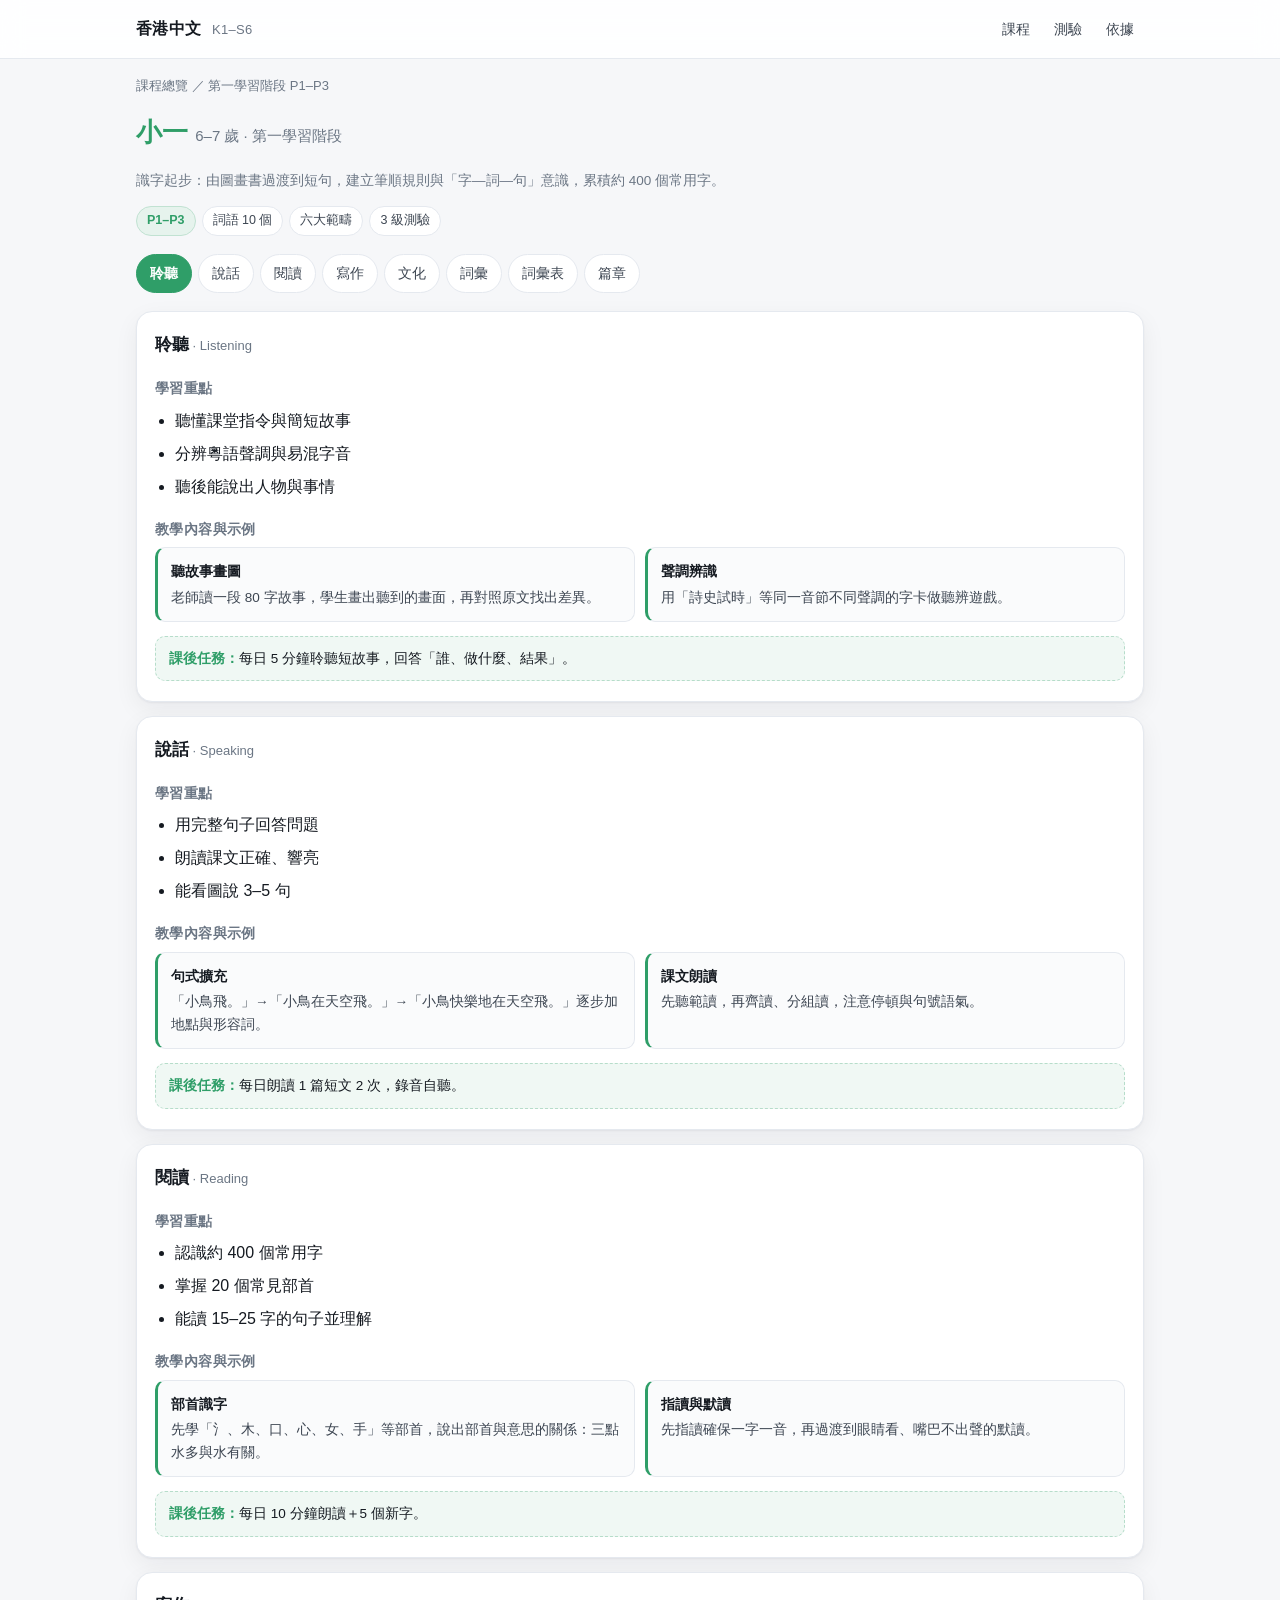
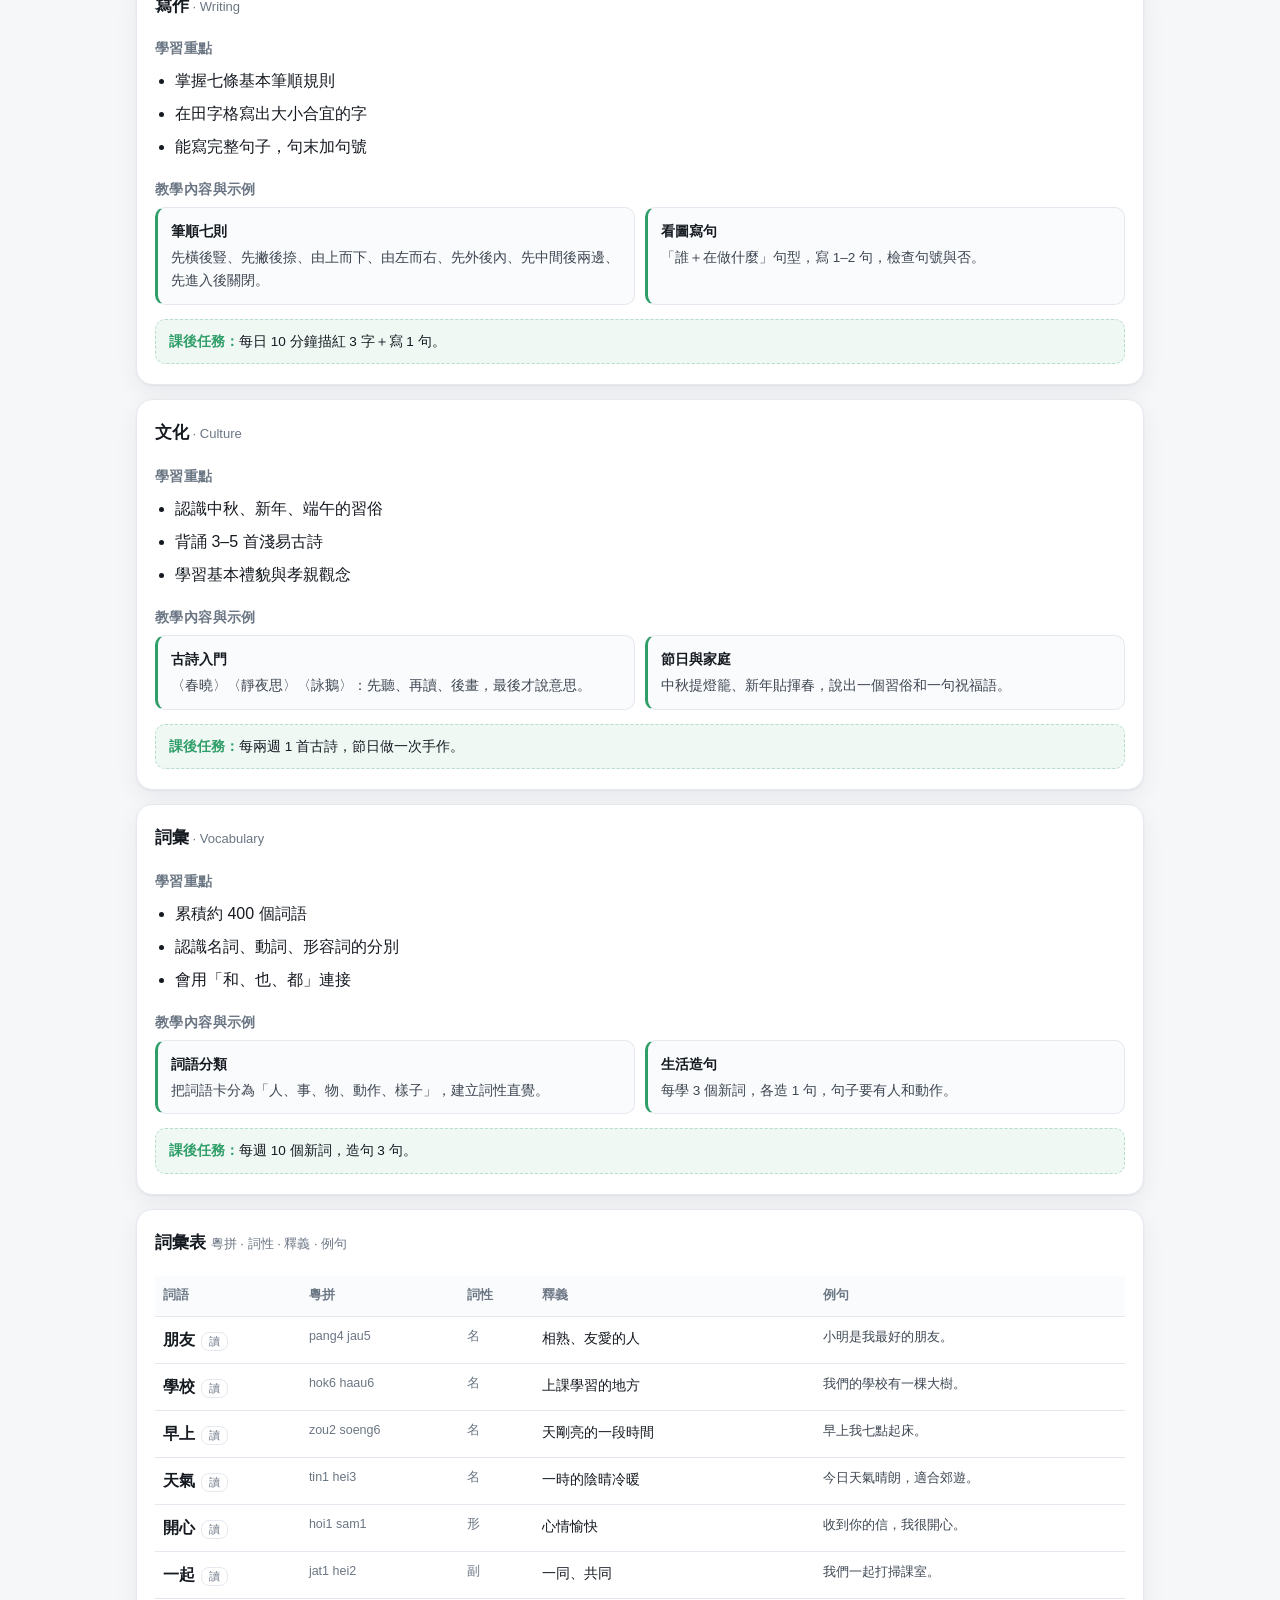
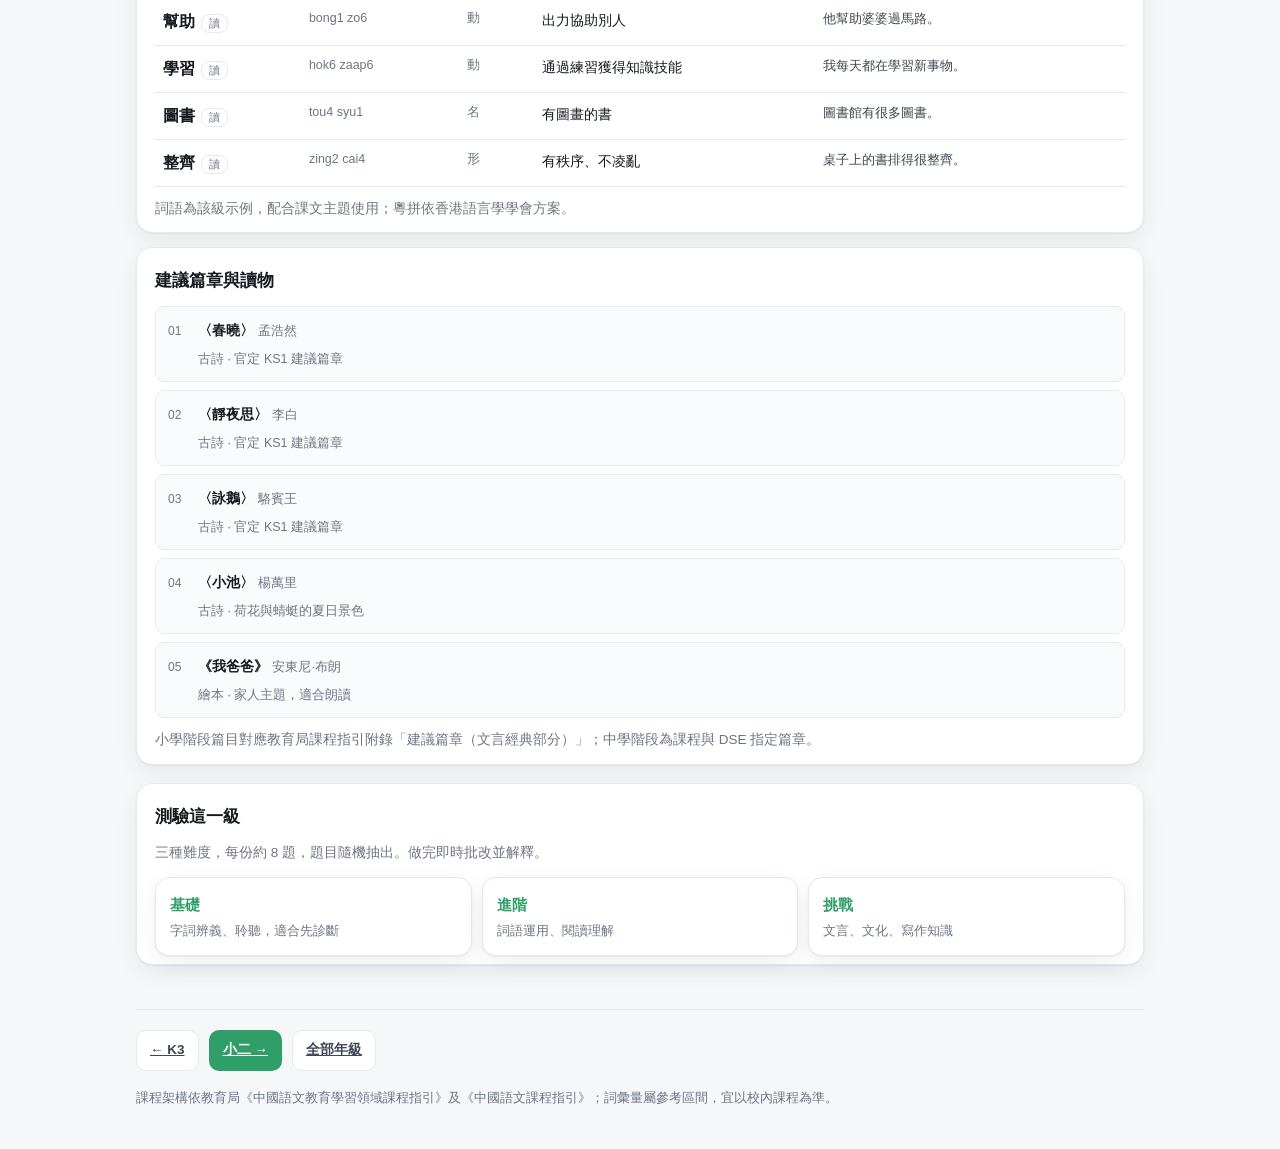
==== grade.html @ 93cf12a0 "香港中文課程 K1–S6 網站：六大範疇教學內容與三級測驗" ====
<!DOCTYPE html>
<html lang="zh-Hant-HK">
<head>
<meta charset="utf-8">
<meta name="viewport" content="width=device-width,initial-scale=1">
<title>年級課程 · 香港中文 K1–S6</title>
<link rel="stylesheet" href="assets/css/style.css">
</head>
<body>
<header class="top"><div class="wrap">
  <a class="brand" href="index.html">香港中文 <span>K1–S6</span></a>
  <nav class="nav">
    <a href="index.html">課程</a>
    <a href="index.html#assess">測驗</a>
    <a href="index.html#about">依據</a>
  </nav>
</div></header>

<main class="wrap" id="app">
  <div class="crumb"><a href="index.html">課程總覽</a> ／ <span id="crumbStage"></span></div>
  <section class="ghead" id="head"></section>

  <nav class="tabs" id="tabs"></nav>

  <div id="sections"></div>

  <section class="panel" style="--c:#1b64f2;margin-top:18px">
    <h3>測驗這一級</h3>
    <p class="muted" style="margin:0 0 4px">三種難度，每份約 8 題，題目隨機抽出。做完即時批改並解釋。</p>
    <div class="levels" id="levels"></div>
  </section>

  <footer id="foot"></footer>
</main>

<script src="assets/data/core.js"></script>
<script src="assets/data/k.js"></script>
<script src="assets/data/ks1.js"></script>
<script src="assets/data/ks2.js"></script>
<script src="assets/data/ks3.js"></script>
<script src="assets/data/ks4.js"></script>
<script>
(function(){
  function param(k){
    var m = new RegExp('[?&]'+k+'=([^&]+)').exec(location.search);
    return m ? decodeURIComponent(m[1]) : '';
  }
  var gid = param('g') || 'p1';
  var g = CN.byId(gid);
  if(!g){ document.getElementById('app').innerHTML = '<p style="padding:40px 0">找不到這個年級。<a href="index.html">返回課程總覽</a></p>'; return; }
  var st = CN.stageOf(g);
  var meta = CN.gradeList.filter(function(x){return x.id===gid;})[0] || g;
  document.documentElement.style.setProperty('--c', st.color);
  document.title = g.name + '（' + g.age + '）· 香港中文 K1–S6';

  document.getElementById('crumbStage').textContent = st.name + ' ' + st.range;

  var words = g.words || [];
  document.getElementById('head').innerHTML =
    '<h1><em>'+g.name+'</em> <span style="font-size:15px;color:var(--sub);font-weight:500">'+meta.age+' · '+st.name+'</span></h1>'
    + '<p class="muted" style="max-width:760px">'+g.summary+'</p>'
    + '<div class="chips">'
    + '<span class="chip hl">'+st.range+'</span>'
    + '<span class="chip">詞語 '+words.length+' 個</span>'
    + '<span class="chip">六大範疇</span>'
    + '<span class="chip">3 級測驗</span>'
    + '</div>';

  // tabs
  var tabs = document.getElementById('tabs');
  tabs.innerHTML = CN.strands.map(function(s){
    return '<a href="#s-'+s.id+'" data-id="'+s.id+'">'+s.name+'</a>';
  }).join('') + '<a href="#s-words" data-id="words">詞彙表</a><a href="#s-texts" data-id="texts">篇章</a>';

  // sections
  var html = CN.strands.map(function(s){
    var d = g.strands[s.id];
    if(!d) return '';
    var teach = (d.teach||[]).map(function(t){
      return '<div class="t"><b>'+t.t+'</b><p>'+t.d+'</p></div>';
    }).join('');
    return '<section class="panel" id="s-'+s.id+'" style="--c:'+st.color+'">'
      + '<h3>'+s.name+'<span class="muted" style="font-weight:400;font-size:13px"> · '+s.en+'</span></h3>'
      + '<h4>學習重點</h4><ul class="focus">' + (d.focus||[]).map(function(f){return '<li>'+f+'</li>';}).join('') + '</ul>'
      + '<h4>教學內容與示例</h4><div class="teach">' + teach + '</div>'
      + '<div class="task"><b>課後任務：</b>' + (d.task||'') + '</div>'
      + '</section>';
  }).join('');

  // words
  html += '<section class="panel" id="s-words" style="--c:'+st.color+'">'
    + '<h3>詞彙表 <span class="muted" style="font-weight:400;font-size:13px">粵拼 · 詞性 · 釋義 · 例句</span></h3>'
    + '<div style="overflow-x:auto"><table class="vtable"><thead><tr><th>詞語</th><th>粵拼</th><th>詞性</th><th>釋義</th><th>例句</th></tr></thead><tbody>'
    + words.map(function(w){
        return '<tr><td class="w">'+w.w+'<button class="speak" data-say="'+w.w+'">讀</button></td>'
          + '<td class="py">'+w.py+'</td><td class="py">'+w.pos+'</td>'
          + '<td>'+w.mean+'</td><td class="ex">'+w.ex+'</td></tr>';
      }).join('')
    + '</tbody></table></div>'
    + '<p class="muted" style="margin:10px 0 4px">詞語為該級示例，配合課文主題使用；粵拼依香港語言學學會方案。</p>'
    + '</section>';

  // texts
  var texts = g.texts || [];
  html += '<section class="panel" id="s-texts" style="--c:'+st.color+'">'
    + '<h3>建議篇章與讀物</h3>'
    + '<div class="tlist">' + texts.map(function(t,i){
        return '<div class="ti"><span class="n">'+String(i+1).padStart(2,'0')+'</span>'
          + '<div><b>'+t.t+'</b> <span>'+t.a+'</span><br><span>'+t.k+' · '+t.n+'</span></div></div>';
      }).join('') + '</div>'
    + '<p class="muted" style="margin:10px 0 4px">小學階段篇目對應教育局課程指引附錄「建議篇章（文言經典部分）」；中學階段為課程與 DSE 指定篇章。</p>'
    + '</section>';

  document.getElementById('sections').innerHTML = html;

  // quiz levels
  document.getElementById('levels').innerHTML = [
    ['1','基礎','字詞辨義、聆聽，適合先診斷'],
    ['2','進階','詞語運用、閱讀理解'],
    ['3','挑戰','文言、文化、寫作知識']
  ].map(function(l){
    return '<a class="lvl" href="quiz.html?g='+gid+'&level='+l[0]+'" style="--c:'+st.color+'">'
      + '<b>'+l[1]+'</b><span>'+l[2]+'</span></a>';
  }).join('');

  // prev/next
  var prev = CN.prevGrade(gid), next = CN.nextGrade(gid);
  document.getElementById('foot').innerHTML =
    '<div style="display:flex;gap:10px;flex-wrap:wrap;margin-bottom:16px">'
    + (prev ? '<a class="btn ghost sm" href="grade.html?g='+prev.id+'">← '+prev.name+'</a>' : '')
    + (next ? '<a class="btn sm" href="grade.html?g='+next.id+'" style="--c:'+st.color+'">'+next.name+' →</a>' : '')
    + '<a class="btn ghost sm" href="index.html">全部年級</a></div>'
    + '課程架構依教育局《中國語文教育學習領域課程指引》及《中國語文課程指引》；詞彙量屬參考區間，宜以校內課程為準。';

  // tab behaviour
  tabs.addEventListener('click', function(e){
    var a = e.target.closest('a'); if(!a) return;
    e.preventDefault();
    var el = document.getElementById('s-'+a.dataset.id);
    if(el) window.scrollTo({top: el.offsetTop - 108, behavior:'smooth'});
    Array.prototype.forEach.call(tabs.children, function(x){ x.classList.remove('on'); });
    a.classList.add('on');
  });
  tabs.firstElementChild.classList.add('on');

  // TTS
  document.addEventListener('click', function(e){
    var b = e.target.closest('.speak'); if(!b) return;
    if(!('speechSynthesis' in window)){ alert('此瀏覽器不支援語音朗讀。'); return; }
    speechSynthesis.cancel();
    var u = new SpeechSynthesisUtterance(b.dataset.say);
    u.lang = 'zh-HK'; u.rate = 0.85;
    speechSynthesis.speak(u);
  });
})();
</script>
</body>
</html>
---- assets/css/style.css ----
/* 香港中文課程 K1–S6 · 樣式 */
:root{
  --ink:#151a21; --ink2:#3d4652; --sub:#6b7684; --line:#e5e9ef;
  --bg:#f6f7f9; --card:#ffffff;
  --k:#e8942f; --ks1:#2f9e68; --ks2:#2a86cf; --ks3:#7361ef; --ks4:#d9495f;
  --accent:#1b64f2; --ok:#1f9254; --err:#d33c3c; --warn:#c98a00;
  --r:16px; --shadow:0 1px 2px rgba(16,24,40,.05),0 8px 24px rgba(16,24,40,.06);
}
*{box-sizing:border-box}
html{-webkit-text-size-adjust:100%}
body{
  margin:0;background:var(--bg);color:var(--ink);line-height:1.75;
  font-family:-apple-system,BlinkMacSystemFont,"PingFang HK","Noto Sans TC","Microsoft JhengHei","Helvetica Neue",Arial,sans-serif;
  font-size:16px;
}
a{color:var(--accent);text-decoration:none}
a:hover{text-decoration:underline}
.wrap{max-width:1040px;margin:0 auto;padding:0 16px}
/* ---------- header ---------- */
.top{position:sticky;top:0;z-index:30;background:rgba(255,255,255,.88);backdrop-filter:saturate(180%) blur(12px);border-bottom:1px solid var(--line)}
.top .wrap{display:flex;align-items:center;gap:14px;height:58px}
.brand{font-weight:800;letter-spacing:.3px;font-size:16px;color:var(--ink)}
.brand span{color:var(--sub);font-weight:500;font-size:13px;margin-left:6px}
.nav{margin-left:auto;display:flex;gap:4px;font-size:14px}
.nav a{padding:6px 10px;border-radius:9px;color:var(--ink2)}
.nav a:hover{background:#eef1f6;text-decoration:none}
.nav a.on{background:#e8efff;color:var(--accent);font-weight:600}
/* ---------- hero ---------- */
.hero{padding:34px 0 10px}
.hero h1{font-size:30px;line-height:1.35;margin:0 0 10px;letter-spacing:.5px}
.hero p{margin:0;color:var(--ink2);font-size:15px;max-width:720px}
.stats{display:flex;flex-wrap:wrap;gap:10px;margin-top:18px}
.stat{background:var(--card);border:1px solid var(--line);border-radius:12px;padding:10px 14px;min-width:96px}
.stat b{display:block;font-size:20px;line-height:1.3;font-variant-numeric:tabular-nums}
.stat span{font-size:12px;color:var(--sub)}
/* ---------- stage strip ---------- */
.stage-strip{display:flex;gap:8px;overflow-x:auto;padding:18px 0 6px;-webkit-overflow-scrolling:touch}
.stage-strip button{
  flex:0 0 auto;border:1px solid var(--line);background:var(--card);border-radius:999px;
  padding:8px 15px;font-size:14px;color:var(--ink2);cursor:pointer;font-family:inherit;
}
.stage-strip button.on{background:var(--ink);color:#fff;border-color:var(--ink);font-weight:600}
/* ---------- section ---------- */
h2.sec{font-size:19px;margin:34px 0 12px;padding-left:11px;border-left:4px solid var(--ink);line-height:1.4}
.muted{color:var(--sub);font-size:13.5px}
/* ---------- grade grid ---------- */
.grades{display:grid;grid-template-columns:repeat(auto-fill,minmax(150px,1fr));gap:10px;margin-top:6px}
.gcard{
  display:block;background:var(--card);border:1px solid var(--line);border-radius:14px;
  padding:13px 14px;color:inherit;box-shadow:var(--shadow);transition:transform .12s ease;
}
.gcard:hover{transform:translateY(-2px);text-decoration:none}
.gcard .g{font-weight:800;font-size:17px;color:var(--c)}
.gcard .a{font-size:12px;color:var(--sub);margin-top:1px}
.gcard .bars{display:flex;gap:3px;margin-top:9px}
.gcard .bars i{height:5px;border-radius:3px;background:var(--c);opacity:.85;flex:1}
.gcard .bars i:nth-child(2){opacity:.62}.gcard .bars i:nth-child(3){opacity:.42}
.gcard .bars i:nth-child(4){opacity:.26}
/* ---------- strand legend ---------- */
.strands{display:grid;grid-template-columns:repeat(auto-fit,minmax(150px,1fr));gap:10px}
.strand{background:var(--card);border:1px solid var(--line);border-radius:12px;padding:11px 13px}
.strand b{font-size:14px}
.strand p{margin:2px 0 0;font-size:12.5px;color:var(--sub);line-height:1.6}
/* ---------- grade page ---------- */
.crumb{font-size:13px;color:var(--sub);margin:16px 0 4px}
.crumb a{color:var(--sub)}
.ghead{padding:6px 0 0}
.ghead h1{margin:2px 0 6px;font-size:26px}
.ghead h1 em{font-style:normal;color:var(--c)}
.chips{display:flex;flex-wrap:wrap;gap:6px;margin:10px 0 4px}
.chip{font-size:12.5px;background:#fff;border:1px solid var(--line);border-radius:999px;padding:3px 10px;color:var(--ink2)}
.chip.hl{background:color-mix(in srgb,var(--c) 12%,#fff);border-color:color-mix(in srgb,var(--c) 30%,#fff);color:var(--c);font-weight:600}
.tabs{display:flex;gap:6px;overflow-x:auto;padding:14px 0 4px;-webkit-overflow-scrolling:touch;position:sticky;top:58px;background:var(--bg);z-index:20}
.tabs a{flex:0 0 auto;padding:7px 13px;border-radius:999px;border:1px solid var(--line);background:#fff;color:var(--ink2);font-size:13.5px}
.tabs a.on{background:var(--c);border-color:var(--c);color:#fff;font-weight:600}
.tabs a:hover{text-decoration:none}
.panel{background:var(--card);border:1px solid var(--line);border-radius:var(--r);padding:18px 18px 8px;margin-top:14px;box-shadow:var(--shadow)}
.panel h3{margin:0 0 10px;font-size:17px}
.panel h4{margin:16px 0 6px;font-size:14px;color:var(--sub);letter-spacing:.4px;text-transform:none}
ul.focus{margin:4px 0 0;padding-left:20px}
ul.focus li{margin:5px 0}
.teach{display:grid;grid-template-columns:1fr;gap:10px;margin-top:6px}
@media(min-width:720px){.teach{grid-template-columns:1fr 1fr}}
.teach .t{background:#fafbfc;border:1px solid var(--line);border-left:3px solid var(--c);border-radius:10px;padding:11px 13px}
.teach .t b{display:block;font-size:14px;margin-bottom:3px}
.teach .t p{margin:0;font-size:13.5px;color:var(--ink2);line-height:1.7}
.task{margin:14px 0 12px;background:color-mix(in srgb,var(--c) 7%,#fff);border:1px dashed color-mix(in srgb,var(--c) 35%,#fff);border-radius:10px;padding:10px 13px;font-size:13.5px}
.task b{color:var(--c)}
/* ---------- vocab table ---------- */
.vtable{width:100%;border-collapse:collapse;font-size:14px;margin-top:8px}
.vtable th,.vtable td{padding:9px 8px;border-bottom:1px solid var(--line);text-align:left;vertical-align:top}
.vtable th{font-size:12.5px;color:var(--sub);font-weight:600;background:#fafbfc}
.vtable td.w{font-weight:700;font-size:16px;white-space:nowrap}
.vtable td.py{color:var(--sub);font-size:12.5px;white-space:nowrap}
.vtable td.ex{color:var(--ink2);font-size:13px}
.speak{border:1px solid var(--line);background:#fff;border-radius:8px;padding:1px 7px;font-size:11px;color:var(--sub);cursor:pointer;margin-left:6px;font-family:inherit}
.speak:hover{color:var(--accent);border-color:var(--accent)}
/* ---------- text list ---------- */
.tlist{display:grid;gap:8px;margin-top:6px}
.tlist .ti{display:flex;gap:10px;align-items:baseline;background:#fafbfc;border:1px solid var(--line);border-radius:10px;padding:9px 12px}
.tlist .ti .n{font-size:12px;color:var(--sub);min-width:20px;font-variant-numeric:tabular-nums}
.tlist .ti b{font-size:14px}
.tlist .ti span{font-size:12.5px;color:var(--sub)}
/* ---------- quiz ---------- */
.qwrap{max-width:760px;margin:0 auto}
.qbar{display:flex;align-items:center;gap:10px;font-size:13px;color:var(--sub);margin:14px 0 8px}
.progress{flex:1;height:7px;background:#e8ecf2;border-radius:99px;overflow:hidden}
.progress i{display:block;height:100%;width:0;background:var(--c);border-radius:99px;transition:width .25s ease}
.qcard{background:var(--card);border:1px solid var(--line);border-radius:var(--r);padding:20px 18px;box-shadow:var(--shadow)}
.qtag{display:inline-block;font-size:11.5px;letter-spacing:.5px;color:var(--c);background:color-mix(in srgb,var(--c) 12%,#fff);border-radius:6px;padding:2px 8px;margin-bottom:10px}
.qtext{font-size:17.5px;font-weight:600;line-height:1.7;margin:0 0 4px}
.qsub{font-size:13px;color:var(--sub);margin:6px 0 0}
.opts{display:grid;gap:9px;margin-top:16px}
.opt{
  display:flex;gap:11px;align-items:flex-start;text-align:left;width:100%;
  background:#fff;border:1.5px solid var(--line);border-radius:12px;padding:12px 13px;
  font-size:15px;font-family:inherit;color:var(--ink);cursor:pointer;line-height:1.6;
}
.opt .k{flex:0 0 24px;height:24px;border-radius:7px;background:#f0f3f8;color:var(--sub);font-size:12.5px;font-weight:700;display:flex;align-items:center;justify-content:center}
.opt:hover:not(:disabled){border-color:var(--c);background:color-mix(in srgb,var(--c) 4%,#fff)}
.opt.right{border-color:var(--ok);background:#f1faf4}
.opt.right .k{background:var(--ok);color:#fff}
.opt.wrong{border-color:var(--err);background:#fdf3f3}
.opt.wrong .k{background:var(--err);color:#fff}
.opt:disabled{cursor:default}
.fb{margin-top:14px;border-radius:12px;padding:12px 14px;font-size:14px;display:none}
.fb.show{display:block}
.fb.ok{background:#eff9f2;border:1px solid #bfe6cd}
.fb.no{background:#fdf1f1;border:1px solid #f2c9c9}
.fb b{display:block;margin-bottom:3px}
.qfoot{display:flex;gap:10px;margin-top:16px}
.btn{
  display:inline-flex;align-items:center;justify-content:center;gap:6px;
  border:1px solid transparent;background:var(--c,#1b64f2);color:#fff;border-radius:12px;
  padding:11px 18px;font-size:15px;font-weight:600;font-family:inherit;cursor:pointer;
}
.btn:hover{filter:brightness(.96);text-decoration:none}
.btn.ghost{background:#fff;color:var(--ink2);border-color:var(--line)}
.btn[disabled]{opacity:.45;cursor:not-allowed}
.btn.sm{padding:7px 13px;font-size:13.5px;border-radius:10px}
.levels{display:grid;gap:10px;margin-top:12px}
@media(min-width:680px){.levels{grid-template-columns:repeat(3,1fr)}}
.lvl{display:block;background:var(--card);border:1px solid var(--line);border-radius:14px;padding:14px;color:inherit;box-shadow:var(--shadow)}
.lvl:hover{text-decoration:none;border-color:var(--c)}
.lvl b{display:block;font-size:15px;color:var(--c)}
.lvl span{font-size:12.5px;color:var(--sub);display:block;margin-top:3px;line-height:1.6}
.result{text-align:center;padding:10px 0 2px}
.result .score{font-size:44px;font-weight:800;line-height:1.1;font-variant-numeric:tabular-nums}
.result .score small{font-size:16px;color:var(--sub);font-weight:500}
.result .msg{color:var(--ink2);font-size:15px;margin:8px 0 0}
.review{margin-top:18px;text-align:left}
.review .row{border-top:1px solid var(--line);padding:11px 0;font-size:14px}
.review .row .qn{color:var(--sub);font-size:12px}
.review .row .ok{color:var(--ok);font-weight:700}
.review .row .no{color:var(--err);font-weight:700}
footer{margin:44px 0 0;padding:20px 0 40px;border-top:1px solid var(--line);font-size:12.5px;color:var(--sub);line-height:1.8}
footer a{color:var(--sub);text-decoration:underline}
.hide{display:none!important}
@media(max-width:520px){
  .hero h1{font-size:24px}
  .qtext{font-size:16px}
  .panel{padding:15px 14px 6px}
}
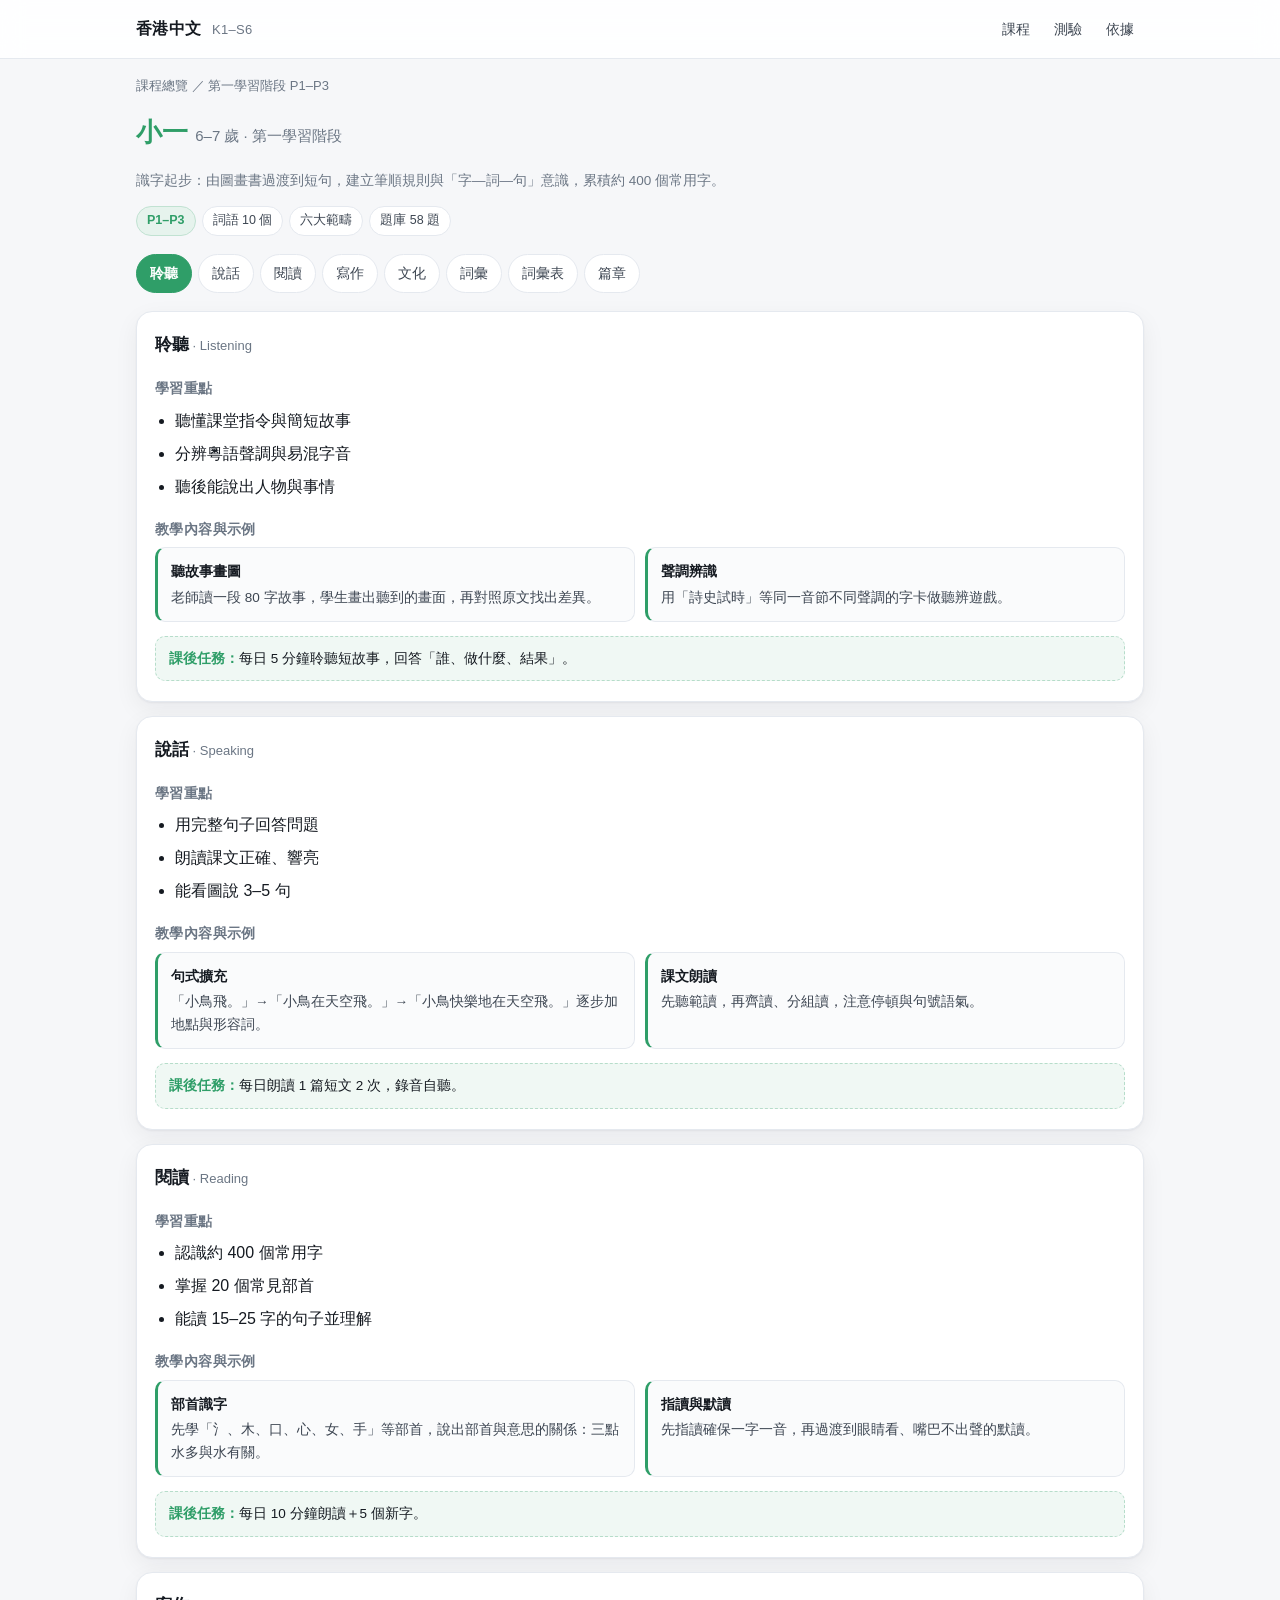
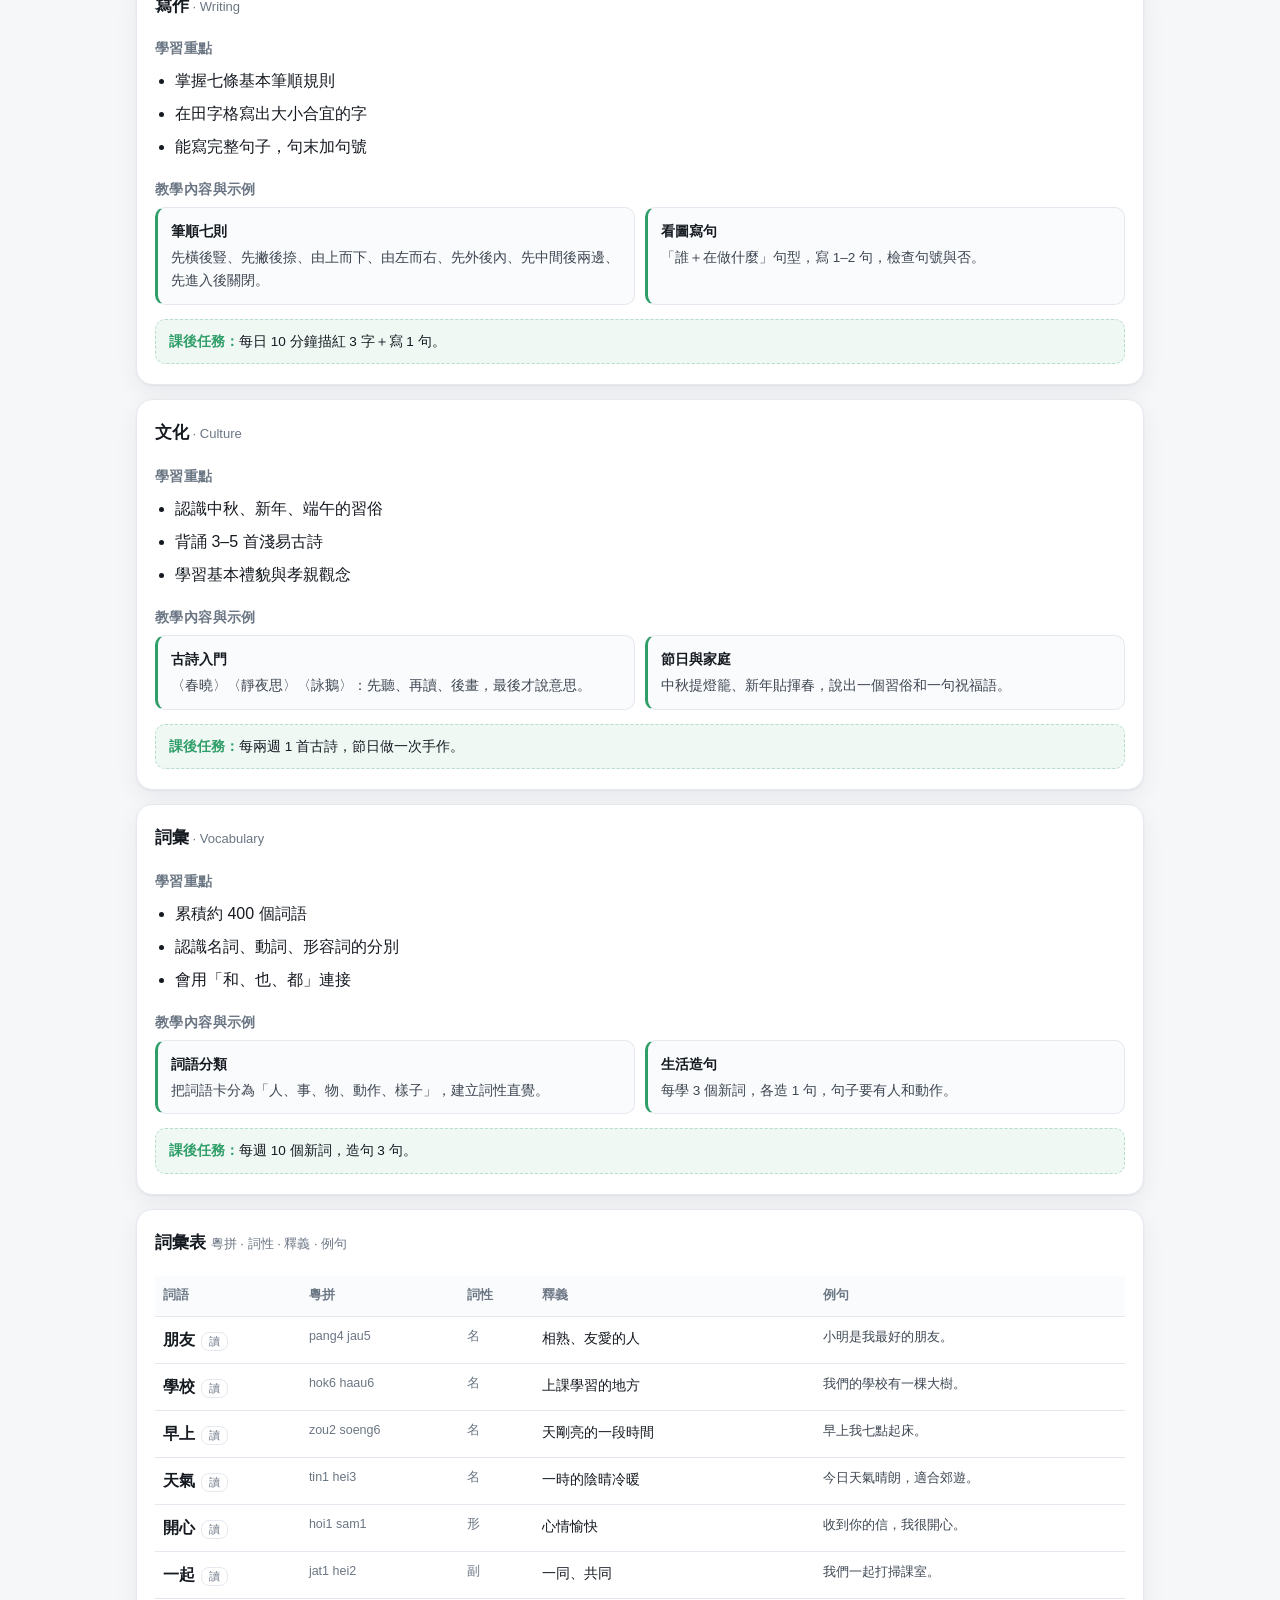
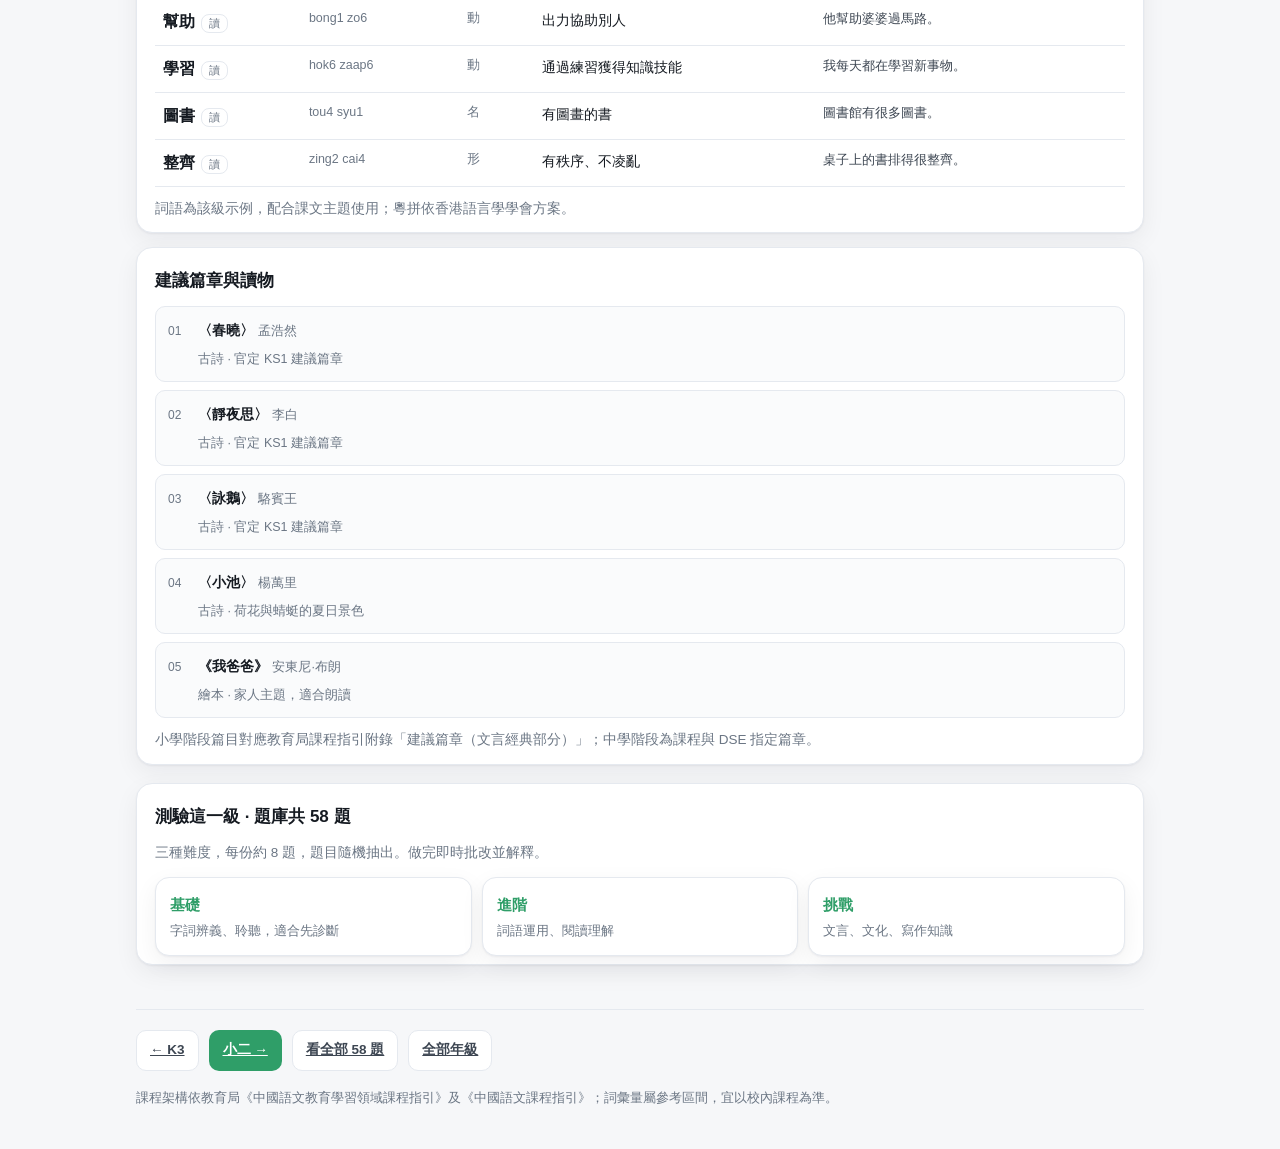
==== commit dd0939b2: "擴充題庫：每級 50+ 題、14–19 類題型，新增題庫頁與自動命題引擎" ====
--- a/grade.html
+++ b/grade.html
@@ -25,7 +25,7 @@
   <div id="sections"></div>
 
   <section class="panel" style="--c:#1b64f2;margin-top:18px">
-    <h3>測驗這一級</h3>
+    <h3 id="quizTitle">測驗這一級</h3>
     <p class="muted" style="margin:0 0 4px">三種難度，每份約 8 題，題目隨機抽出。做完即時批改並解釋。</p>
     <div class="levels" id="levels"></div>
   </section>
@@ -39,6 +39,8 @@
 <script src="assets/data/ks2.js"></script>
 <script src="assets/data/ks3.js"></script>
 <script src="assets/data/ks4.js"></script>
+<script src="assets/data/extra.js"></script>
+<script src="assets/js/questions.js"></script>
 <script>
 (function(){
   function param(k){
@@ -63,7 +65,7 @@
     + '<span class="chip hl">'+st.range+'</span>'
     + '<span class="chip">詞語 '+words.length+' 個</span>'
     + '<span class="chip">六大範疇</span>'
-    + '<span class="chip">3 級測驗</span>'
+    + '<span class="chip">題庫 '+CNQ.count(gid)+' 題</span>'
     + '</div>';
 
   // tabs
@@ -123,12 +125,15 @@
       + '<b>'+l[1]+'</b><span>'+l[2]+'</span></a>';
   }).join('');
 
+  document.getElementById('quizTitle').textContent = '測驗這一級 · 題庫共 ' + CNQ.count(gid) + ' 題';
+
   // prev/next
   var prev = CN.prevGrade(gid), next = CN.nextGrade(gid);
   document.getElementById('foot').innerHTML =
     '<div style="display:flex;gap:10px;flex-wrap:wrap;margin-bottom:16px">'
     + (prev ? '<a class="btn ghost sm" href="grade.html?g='+prev.id+'">← '+prev.name+'</a>' : '')
     + (next ? '<a class="btn sm" href="grade.html?g='+next.id+'" style="--c:'+st.color+'">'+next.name+' →</a>' : '')
+    + '<a class="btn ghost sm" href="bank.html?g='+gid+'">看全部 '+CNQ.count(gid)+' 題</a>'
     + '<a class="btn ghost sm" href="index.html">全部年級</a></div>'
     + '課程架構依教育局《中國語文教育學習領域課程指引》及《中國語文課程指引》；詞彙量屬參考區間，宜以校內課程為準。';
 
